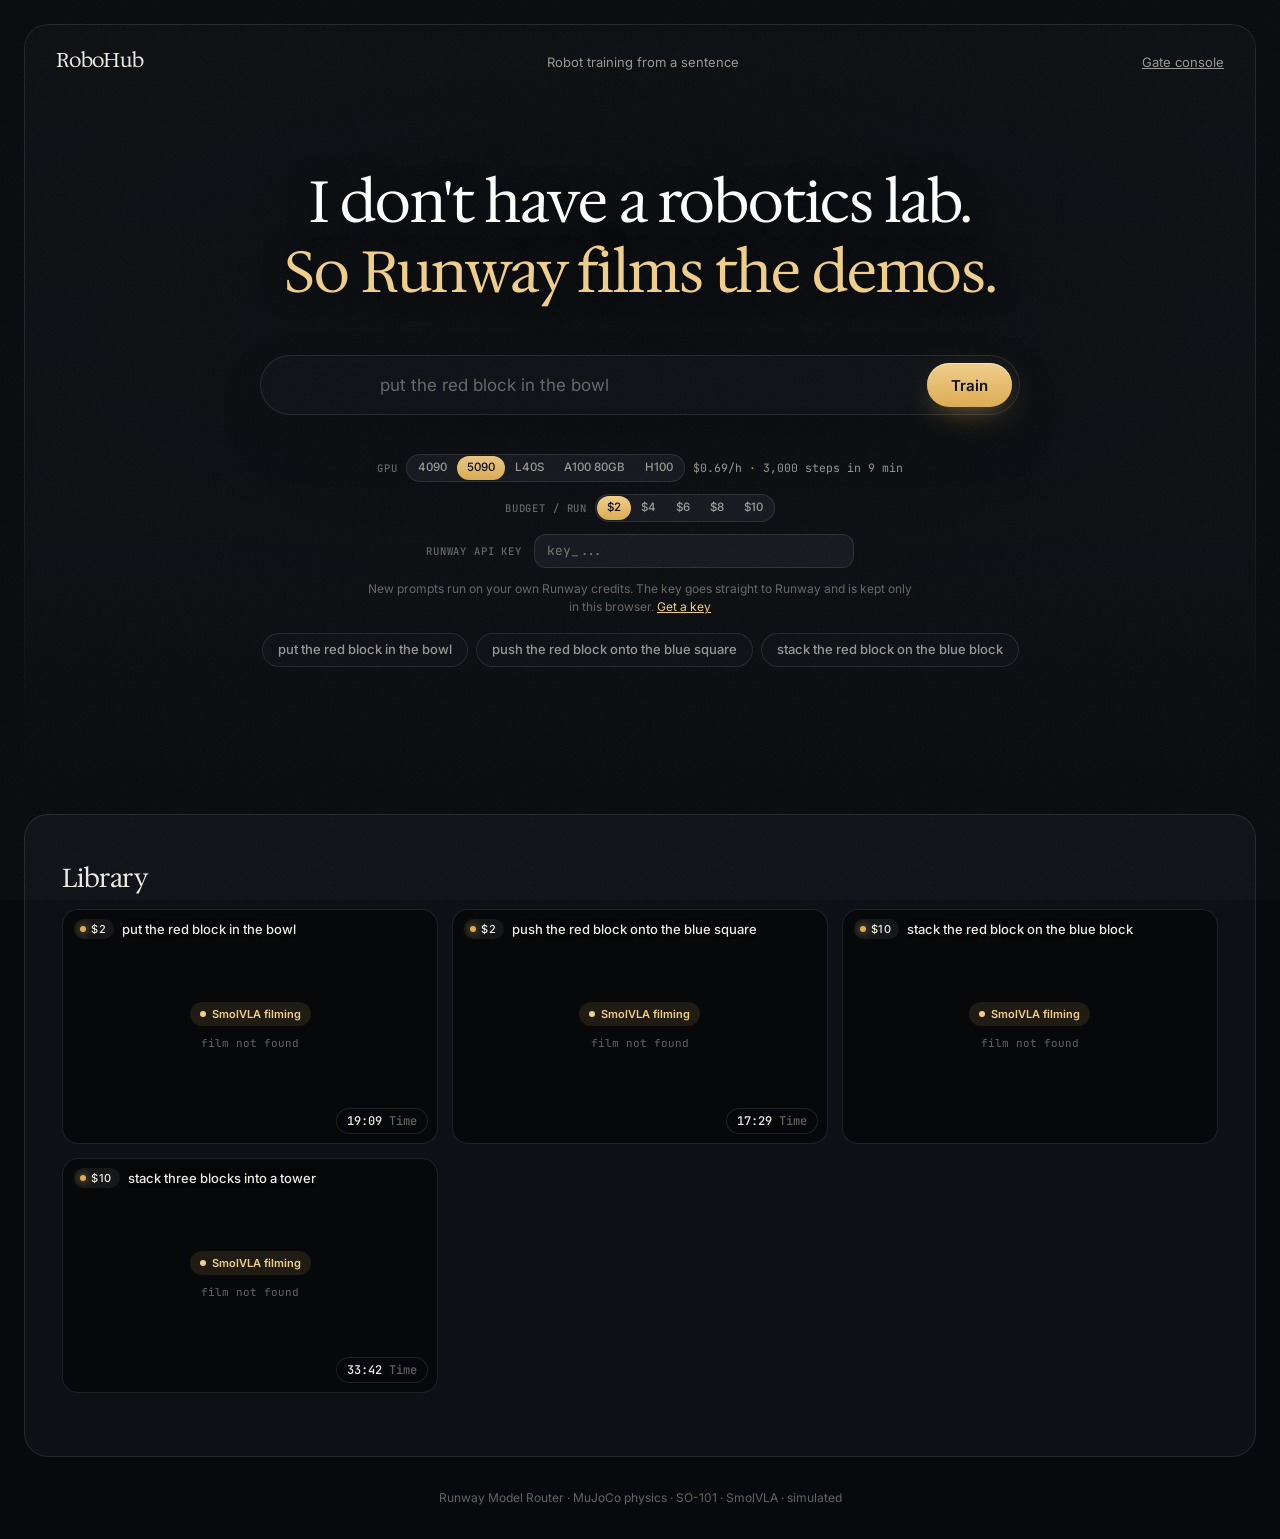
==== site/index.html @ a55dd7ed "feat: add the training site, CLI, docs, and pipeline scripts Co-authored-by: Cursor <cursoragent@cur" ====
<!doctype html>
<html lang="en">
<head>
  <meta charset="utf-8">
  <meta name="viewport" content="width=device-width, initial-scale=1, viewport-fit=cover">
  <title>RoboHub</title>
  <meta name="description" content="Robot training from a sentence. Runway films the demos, MuJoCo checks the physics, SmolVLA learns the task.">
  <meta name="theme-color" content="#07090c">
  <meta name="color-scheme" content="dark">
  <link rel="icon" href="data:image/svg+xml,%3Csvg xmlns='http://www.w3.org/2000/svg' viewBox='0 0 64 64'%3E%3Crect width='64' height='64' rx='15' fill='%2307090c'/%3E%3Crect x='14' y='30' width='16' height='16' fill='%23ba483a'/%3E%3Crect x='34' y='18' width='16' height='28' fill='%23c4963e'/%3E%3C/svg%3E">
  <link rel="preconnect" href="https://fonts.googleapis.com">
  <link rel="preconnect" href="https://fonts.gstatic.com" crossorigin>
  <link rel="stylesheet" href="https://fonts.googleapis.com/css2?family=Hedvig+Letters+Serif:opsz@12..24&family=Inter:wght@400;500;600&family=JetBrains+Mono:wght@400;500&display=swap">
  <link rel="stylesheet" href="site.css?v=15">
  <script src="route.js?v=11" defer></script>
  <script src="preview.js?v=15" defer></script>
  <script src="site.js?v=15" defer></script>
</head>
<body>
  <main class="page">
    <section class="hero" id="hero">
      <div class="hero-media" aria-hidden="true"><div class="hero-img"></div></div>
      <div class="hero-scrim" aria-hidden="true"></div>
      <header class="hero-bar">
        <span class="wordmark">RoboHub</span>
        <span class="hero-tag">Robot training from a sentence</span>
        <a class="hero-tag" href="/console/">Gate console</a>
      </header>

      <div class="hero-copy">
        <h1 class="title">I don't have a robotics lab.<br><em>So Runway films the demos.</em></h1>
      </div>

      <form class="composer" id="composer" autocomplete="off">
        <div class="bar">
          <div class="route-pill is-empty" id="route-pill" role="status" aria-live="polite" title="Your budget picks the Runway Model Router: best quality under a price ceiling">
            <span class="robot-dot"></span><span id="route-label"></span>
          </div>
          <label class="sr-only" for="prompt">What should the robot learn?</label>
          <input class="prompt" id="prompt" type="text" maxlength="160" spellcheck="false" placeholder="put the red block in the bowl">
          <button type="submit" class="cta" id="go">Train</button>
        </div>
        <div class="route-row">
          <p class="route-line" id="route-line"></p>
          <div class="gpu" title="GPU for SmolVLA training, RunPod on-demand">
          <span class="gpu-label" id="gpu-label">GPU</span>
          <div class="gpu-seg" id="gpu-seg" role="radiogroup" aria-labelledby="gpu-label"></div>
          <span class="gpu-hint" id="gpu-hint" aria-live="polite"></span>
          </div>

          <div class="gpu" title="What one run (5 Runway clips) may cost. Every option is a quality-optimized Model Router with that price ceiling.">
            <span class="gpu-label" id="budget-label">Budget / run</span>
            <div class="gpu-seg" id="budget-seg" role="radiogroup" aria-labelledby="budget-label"></div>
          </div>
        </div>
        <div class="key-row" id="key-row" hidden>
          <label class="gpu-label" for="rw-key">Runway API key</label>
          <input class="key-input" id="rw-key" type="password" placeholder="key_..." autocomplete="off" spellcheck="false">
          <span class="key-hint">New prompts run on your own Runway credits. The key goes straight to Runway and is kept only in this browser. <a href="https://dev.runwayml.com" target="_blank" rel="noopener">Get a key</a></span>
          <span class="key-need">The 3 Runway demonstration clips for a new prompt need your key.</span>
        </div>
        <div class="chips" id="chips">
          <button type="button" class="chip" data-text="put the red block in the bowl">put the red block in the bowl</button>
          <button type="button" class="chip" data-text="push the red block onto the blue square">push the red block onto the blue square</button>
          <button type="button" class="chip" data-text="stack the red block on the blue block">stack the red block on the blue block</button>
        </div>
      </form>
    </section>

    <section class="fleet" id="fleet" hidden aria-label="Training run">
      <header class="fleet-head">
        <div class="run-title"><span class="route-pill sm" id="run-pill"><span class="robot-dot"></span><span></span></span><h2 id="run-task"></h2>
          <div class="stats" id="stats"><div data-m="time"><b>0:00</b><span>Time</span></div></div>
        </div>
      </header>
      <div class="grid" id="grid"></div>
      <div id="prompts"></div>
    </section>
  </main>

  <div class="sheet" id="sheet" hidden role="dialog" aria-modal="true" aria-label="Prompt overview">
    <div class="sheet-backdrop" id="sheet-backdrop"></div>
    <div class="sheet-panel ov">
      <div class="ov-film"><video id="sheet-video" muted loop playsinline autoplay></video></div>
      <aside class="ov-side">
        <h3 class="ov-h">How this VLA was trained</h3>
        <ol class="ov-steps" id="ov-steps"></ol>
        <a class="cta ov-dl" id="ov-dl" aria-disabled="true" rel="noopener">Download VLA</a>
        <a class="ov-jump" id="ov-jump" href="#ov-gallery" hidden></a>
      </aside>
      <section class="ov-gallery" id="ov-gallery" hidden aria-label="Every Runway clip for this task">
        <div class="ov-gh"><h3 class="ov-h">Every Runway clip for this task</h3><p class="ov-gsum" id="ov-gsum"></p></div>
        <ul class="ov-grid" id="ov-grid"></ul>
      </section>
      <button type="button" class="close" id="sheet-close" aria-label="Close">
        <svg viewBox="0 0 14 14" aria-hidden="true"><path d="m2 2 10 10M12 2 2 12" fill="none" stroke="currentColor" stroke-width="1.8" stroke-linecap="round"/></svg>
      </button>
    </div>
  </div>

  <footer class="foot"><p>Runway Model Router · MuJoCo physics · SO-101 · SmolVLA · simulated</p></footer>
  <div class="grain" aria-hidden="true"></div>
</body>
</html>
---- site/site.css ----
/* RoboHub v2: Replay's layout and materials 1:1 (agent-arena-proto/app-site/site.css), cut down to one flow. */

:root {
  --ink-0: #07090c;
  --ink-1: #0d1014;
  --ink-2: #14181e;
  --term: #06080a;
  --white: 240, 236, 228;
  --text: rgb(var(--white));
  --text-2: rgba(var(--white), 0.62);
  --text-3: rgba(var(--white), 0.4);
  --hair: rgba(255, 255, 255, 0.1);
  --amber: 222, 172, 82;
  --accent: rgb(var(--amber));
  --accent-hi: #f1cf8a;
  --ok: #8fd3a6;
  --no: #ec8a7e;
  --material: rgba(16, 19, 24, 0.66);
  --frost: blur(28px) saturate(150%);
  --s1: 4px; --s2: 8px; --s3: 12px; --s4: 16px; --s5: 24px; --s6: 32px; --s7: 48px; --s8: 64px; --s9: 96px;
  --inset: 24px;
  --r-panel: 24px; --r-card: 16px; --r-ctl: 12px;
  --serif: "Hedvig Letters Serif", "Iowan Old Style", Georgia, serif;
  --sans: Inter, system-ui, -apple-system, sans-serif;
  --mono: "JetBrains Mono", ui-monospace, Menlo, monospace;
  --ease-out: cubic-bezier(0.22, 1, 0.36, 1);
}

*, *::before, *::after { box-sizing: border-box; }
html { background: var(--ink-0); color-scheme: dark; }
body {
  margin: 0; min-height: 100vh; display: flex; flex-direction: column;
  font: 15px/1.55 var(--sans); color: var(--text); background: var(--ink-0);
  overflow-x: hidden; -webkit-font-smoothing: antialiased;
}
body.is-locked { overflow: hidden; }
[hidden] { display: none !important; }
.sr-only { position: absolute; width: 1px; height: 1px; overflow: hidden; clip: rect(0 0 0 0); white-space: nowrap; }
.grain {
  position: fixed; inset: 0; z-index: 100; pointer-events: none; opacity: 0.16;
  background-image: url("data:image/svg+xml,%3Csvg xmlns='http://www.w3.org/2000/svg' width='200' height='200'%3E%3Cfilter id='n'%3E%3CfeTurbulence type='fractalNoise' baseFrequency='.8' numOctaves='3' stitchTiles='stitch'/%3E%3CfeColorMatrix type='saturate' values='0'/%3E%3C/filter%3E%3Crect width='200' height='200' filter='url(%23n)' opacity='.35'/%3E%3C/svg%3E");
}
.page { flex: 1 0 auto; width: 100%; padding-top: var(--inset); }

/* ---------- Hero ---------- */
.hero {
  position: relative; isolation: isolate; margin: 0 var(--inset); min-height: 86vh;
  display: flex; flex-direction: column; align-items: center;
  padding: var(--s5) var(--s5) var(--s7); border-radius: var(--r-panel) var(--r-panel) 0 0; overflow: hidden;
}
.hero::after {
  content: ""; position: absolute; inset: 0; z-index: -1; border: 1px solid var(--hair); border-bottom: 0;
  border-radius: inherit; pointer-events: none; mask-image: linear-gradient(to bottom, #000 40%, transparent 92%);
}
.hero-media { position: absolute; inset: 0; z-index: -3; overflow: hidden; background: var(--ink-1); }
.hero-img {
  position: absolute; inset: 0;
  background: url("media/hero-cine.jpg") 50% 45% / cover no-repeat;
  animation: drift 40s ease-in-out infinite alternate;
}
@keyframes drift { from { transform: scale(1); } to { transform: scale(1.035); } }
.hero-scrim {
  position: absolute; inset: 0; z-index: -2;
  background:
    radial-gradient(80% 55% at 50% 38%, rgba(7, 9, 12, 0.74), rgba(7, 9, 12, 0.12) 78%),
    linear-gradient(to bottom, rgba(7, 9, 12, 0.35), rgba(7, 9, 12, 0.1) 40%, rgba(7, 9, 12, 0.45) 78%, var(--ink-0) 100%);
}
.hero-bar { width: 100%; display: flex; align-items: baseline; justify-content: space-between; gap: var(--s4); padding: 0 var(--s2); }
.wordmark { font: 400 20px/24px var(--serif); letter-spacing: -0.01em; }
.hero-tag { font-size: 13px; color: var(--text-2); }
.hero-copy { margin-top: clamp(var(--s7), 11vh, var(--s9)); text-align: center; }
.title {
  margin: 0 auto; max-width: 15.5em; font: 400 clamp(2rem, 0.9rem + 3.4vw, 3.75rem)/1.2 var(--serif);
  letter-spacing: -0.02em; color: #fff; text-shadow: 0 1px 24px rgba(7, 9, 12, 0.7);
}
.title em { font-style: normal; color: var(--accent-hi); }

.composer { position: relative; width: min(760px, 100%); margin-top: var(--s7); }
.bar {
  display: flex; align-items: center; gap: var(--s2); padding: var(--s2);
  border-radius: 999px; background: var(--material); -webkit-backdrop-filter: var(--frost); backdrop-filter: var(--frost);
  box-shadow: inset 0 0 0 1px var(--hair), 0 24px 60px -24px rgba(0, 0, 0, 0.8);
}
.bar:focus-within { box-shadow: inset 0 0 0 1px rgba(var(--amber), 0.55), 0 24px 60px -24px rgba(0, 0, 0, 0.8); }

/* read-only: the app picks the router from the sentence */
.route-pill {
  flex: none; display: flex; align-items: center; gap: var(--s2); min-height: 44px; min-width: 96px; padding: 0 var(--s4);
  border-radius: 999px; background: rgba(255, 255, 255, 0.06); color: var(--text); font: 500 14px/1 var(--sans); user-select: none;
}
.route-pill small { font: 500 10px/1 var(--mono); letter-spacing: 0.06em; text-transform: uppercase; color: var(--text-3); }
.route-pill.flash { animation: flash 600ms var(--ease-out); }
@keyframes flash { 0% { background: rgba(var(--amber), 0.28); } 100% { background: rgba(255, 255, 255, 0.06); } }
.robot-dot { width: 8px; height: 8px; border-radius: 50%; background: var(--accent); box-shadow: 0 0 8px rgba(var(--amber), 0.9); flex: none; }
.prompt {
  flex: 1; min-width: 0; min-height: 44px; border: 0; outline: 0; background: transparent; color: var(--text);
  font: 400 17px/1.3 var(--sans); padding: 0 var(--s2);
}
.prompt::placeholder { color: rgba(var(--white), 0.4); }
.cta {
  flex: none; min-height: 44px; padding: 0 var(--s5); font: 600 15px/1 var(--sans); color: var(--ink-0); border: 0; border-radius: 999px;
  background: linear-gradient(180deg, var(--accent-hi), var(--accent));
  box-shadow: inset 0 1px 0 rgba(255, 255, 255, 0.5), 0 10px 30px -10px rgba(var(--amber), 0.6);
  cursor: pointer; transition: transform 180ms var(--ease-out), filter 180ms ease;
}
.cta:active { transform: scale(0.97); filter: brightness(0.94); }
.cta:disabled { cursor: progress; filter: saturate(0.6) brightness(0.8); }
.route-line {
  margin: var(--s3) 0 0; min-height: 18px; text-align: center; font: 400 12.5px/1.45 var(--mono); color: var(--text-2);
  text-shadow: 0 1px 12px rgba(7, 9, 12, 0.9);
}
.route-line b { font-weight: 500; color: var(--accent-hi); }
.route-line.is-no { color: var(--no); }
.chips { display: flex; flex-wrap: wrap; justify-content: center; gap: var(--s2); margin-top: var(--s4); }
.chip {
  min-height: 34px; padding: 0 var(--s4); border-radius: 999px; border: 0; cursor: pointer;
  font: 500 13px/1 var(--sans); color: var(--text-2); background: rgba(16, 19, 24, 0.5); box-shadow: inset 0 0 0 1px var(--hair);
}
.chip:hover { color: var(--text); box-shadow: inset 0 0 0 1px rgba(var(--amber), 0.5); }

/* ---------- Run ---------- */
.fleet { margin: var(--s4) var(--inset) 0; padding: var(--s7) clamp(var(--s4), 3vw, var(--s7)) var(--s8); border-radius: var(--r-panel); background: var(--ink-1); box-shadow: inset 0 0 0 1px var(--hair); }
.fleet-head { display: flex; align-items: center; justify-content: space-between; gap: var(--s4); max-width: 1280px; margin: 0 auto; flex-wrap: wrap; }
.fleet-head h2 { margin: 0; font: 400 26px/1.2 var(--serif); letter-spacing: -0.015em; }

/* run time: the one stat card left, compact */
.stats { display: flex; margin-left: var(--s2); }
.stats div { display: flex; align-items: baseline; gap: 8px; background: var(--ink-2); border-radius: 12px; padding: 7px 12px; box-shadow: inset 0 0 0 1px var(--hair); }
.stats b { font: 400 20px/1 var(--serif); font-variant-numeric: tabular-nums; white-space: nowrap; min-width: 3.2ch; }
.stats span { font: 500 12px/1 var(--sans); color: var(--text-3); }

/* scenario tiles */
.grid { max-width: 1280px; margin: var(--s4) auto 0; display: grid; grid-template-columns: repeat(auto-fill, minmax(220px, 1fr)); gap: var(--s3); }
.tile {
  position: relative; aspect-ratio: 1; border-radius: var(--r-card); overflow: hidden; background: var(--term);
  box-shadow: inset 0 0 0 1px var(--hair); animation: rise 450ms var(--ease-out); transition: box-shadow 200ms ease, transform 200ms var(--ease-out);
}
@keyframes rise { from { opacity: 0; transform: translateY(14px); } }
.tile video { position: absolute; inset: 0; width: 100%; height: 100%; object-fit: cover; opacity: 0; transition: opacity 600ms ease; }
.tile.is-film { cursor: pointer; }
.tile.is-film video { opacity: 1; }
.tile.is-film:hover { box-shadow: inset 0 0 0 1px rgba(var(--amber), 0.55); transform: translateY(-2px); }
.tile.is-no { opacity: 0.6; }
.tile-state { position: absolute; inset: 0; display: grid; place-items: center; align-content: center; gap: 10px; padding: var(--s3); text-align: center; transition: opacity 400ms ease; }
.tile.is-film .tile-state { opacity: 0; pointer-events: none; }
.tile-state small { font: 400 11px/1.35 var(--mono); color: var(--text-3); max-width: 90%; }
.tile-id { position: absolute; left: 12px; top: 10px; font: 500 11px/16px var(--mono); color: var(--text-3); letter-spacing: 0.04em; z-index: 1; }
.tile.is-film .tile-id { color: rgba(var(--white), 0.75); text-shadow: 0 1px 2px #000; }
.tile-cap {
  position: absolute; left: 10px; bottom: 10px; display: none; align-items: center; gap: 6px; padding: 5px 9px; border-radius: 9px;
  background: rgba(7, 9, 12, 0.78); font: 500 11px/1 var(--mono); color: var(--ok); box-shadow: inset 0 0 0 1px rgba(143, 211, 166, 0.35);
}
.tile-cap.miss { color: var(--no); box-shadow: inset 0 0 0 1px rgba(236, 138, 126, 0.35); }
.tile.is-film .tile-cap { display: inline-flex; }
/* instant MuJoCo preview (scripted motion): neutral caption, and the run's status pill stays visible top right */
.tile.is-preview .tile-cap { color: var(--text-2); box-shadow: inset 0 0 0 1px var(--hair); }
.tile canvas.tile-sim { position: absolute; inset: 0; width: 100%; height: 100%; display: block; }
.tile.is-film.is-preview .tile-state { opacity: 1; inset: 8px 8px auto auto; padding: 0; display: block; }
.tile.is-preview .tile-state small { display: none; }
.tile.is-preview .tile-state .status { background: rgba(7, 9, 12, 0.72); }
.tile.is-film.is-preview { cursor: default; }
.tile.is-film.is-preview:hover { transform: none; box-shadow: inset 0 0 0 1px var(--hair); }

.status {
  flex: none; display: inline-flex; align-items: center; gap: 6px; padding: 4px 10px; border-radius: 999px;
  font: 600 11px/16px var(--sans); color: var(--accent-hi); background: rgba(var(--amber), 0.12); white-space: nowrap;
}
.status i { width: 6px; height: 6px; border-radius: 50%; background: currentColor; animation: pulse 1.2s ease-in-out infinite; }
.status.ok { color: var(--ok); background: rgba(143, 211, 166, 0.12); }
.status.ok i, .status.no i { animation: none; }
.status.no { color: var(--no); background: rgba(236, 138, 126, 0.12); }
.status.wait { color: var(--text-2); background: rgba(255, 255, 255, 0.06); }
@keyframes pulse { 50% { opacity: 0.25; } }

/* ---------- One animation, full size ---------- */
.sheet { position: fixed; inset: 0; z-index: 50; display: grid; place-items: center; padding: var(--s5); }
.sheet-backdrop { position: absolute; inset: 0; background: rgba(4, 5, 7, 0.8); -webkit-backdrop-filter: blur(6px); backdrop-filter: blur(6px); animation: fade 250ms ease; }
@keyframes fade { from { opacity: 0; } }
.sheet-panel { position: relative; width: min(1200px, 100%); animation: rise 350ms var(--ease-out); }
.sheet-panel video { display: block; width: 100%; max-height: calc(100vh - 96px); object-fit: contain; border-radius: var(--r-panel); background: #000; box-shadow: inset 0 0 0 1px var(--hair), 0 40px 120px -30px #000; }
.close { position: absolute; right: 12px; top: 12px; width: 40px; height: 40px; border: 0; border-radius: 50%; background: rgba(7, 9, 12, 0.7); color: var(--text); cursor: pointer; display: grid; place-items: center; }
.close svg { width: 14px; height: 14px; }

.foot { padding: var(--s6) var(--inset); text-align: center; font-size: 12px; color: var(--text-3); }
.foot p { margin: 0; }

@media (max-width: 560px) {
  :root { --inset: 12px; }
  .hero { padding: var(--s4) var(--s4) var(--s7); }
  .bar { border-radius: var(--r-card); flex-wrap: wrap; }
  .prompt { flex-basis: 100%; order: 3; }
  .cta { margin-left: auto; }
  .grid { grid-template-columns: repeat(2, 1fr); gap: var(--s2); }
  .fleet { padding: var(--s5) var(--s3) var(--s6); }
  .fleet-head h2 { font-size: 22px; }
  .sheet { padding: var(--s3); }
}
@media (prefers-reduced-motion: reduce) { .hero-img { animation: none; } * { animation-duration: 1ms !important; } }

/* Live toggle (Fast router) and the per-router VLA row */
.route-row { display: flex; align-items: center; justify-content: center; gap: var(--s3); margin-top: var(--s3); flex-wrap: wrap; }
.route-row .route-line { margin: 0; }
.live {
  display: inline-flex; align-items: center; gap: 6px; min-height: 24px; padding: 0 10px; border: 0; border-radius: 999px; cursor: pointer;
  font: 500 10.5px/1 var(--mono); letter-spacing: 0.06em; text-transform: uppercase; color: var(--text-3);
  background: rgba(16, 19, 24, 0.5); box-shadow: inset 0 0 0 1px var(--hair);
}
.live::before { content: ""; width: 6px; height: 6px; border-radius: 50%; background: rgba(255, 255, 255, 0.2); }
.live[aria-pressed="true"] { color: var(--accent-hi); box-shadow: inset 0 0 0 1px rgba(var(--amber), 0.55); }
.live[aria-pressed="true"]::before { background: var(--accent); box-shadow: 0 0 8px rgba(var(--amber), 0.9); }
/* one row per prompt (data/three-prompts.json): prompt, its auto-route, cost, SmolVLA score, films */
.run-title { display: flex; align-items: center; gap: var(--s3); min-width: 0; flex-wrap: wrap; }
.route-pill.sm { height: 22px; min-height: 0; min-width: 0; padding: 0 9px 0 7px; font: 500 11px/1 var(--sans); gap: 6px; }
.route-pill.sm .robot-dot { width: 6px; height: 6px; }
.prow { max-width: 1280px; margin: var(--s7) auto 0; padding-top: var(--s5); border-top: 1px solid var(--hair); }
.prow-head { display: flex; align-items: baseline; justify-content: space-between; gap: var(--s4); flex-wrap: wrap; }
.prow-head h3 { margin: 0; font: 400 20px/1.25 var(--serif); letter-spacing: -0.01em; }
.prow-meta { margin: 0; font: 400 12.5px/1.4 var(--mono); color: var(--text-2); }
.prow-meta b { font-weight: 500; color: var(--accent-hi); }
.prow .grid { margin-top: var(--s3); }
.prow-empty { margin: var(--s3) 0 0; font: 400 12px/1.4 var(--mono); color: var(--text-3); }

/* one prompt, one result: rejected clips and extra films stay out of sight */
.tile.is-no { display: none; }

/* library like Replay: every prompt keeps its tile; tiles sit side by side and wrap */
#grid { display: grid; grid-template-columns: repeat(auto-fill, minmax(min(100%, 340px), 1fr)); gap: 14px; }
#grid .tile { aspect-ratio: 16 / 10; }
.tile .tile-id { display: flex; align-items: center; gap: 8px; max-width: calc(100% - 20px); z-index: 2; }
.tile .tile-title { font: 500 13px/20px Inter, system-ui, sans-serif; color: var(--text); text-shadow: 0 1px 8px rgba(0,0,0,.7);
  overflow: hidden; text-overflow: ellipsis; white-space: nowrap; letter-spacing: 0; text-transform: none; }
.route-pill.xs { height: 20px; min-height: 0; min-width: 0; padding: 0 8px 0 6px; font: 500 11px/1 var(--sans); gap: 5px; flex: none; }
.route-pill.xs .robot-dot { width: 6px; height: 6px; }

/* GPU for SmolVLA training (replaces the run status line) */
.gpu { display: flex; align-items: center; gap: 10px; flex-wrap: wrap; }
.gpu-label { font: 500 10.5px/1 var(--mono); letter-spacing: 0.08em; text-transform: uppercase; color: var(--text-3); }
.gpu-seg { display: inline-flex; padding: 2px; border-radius: 999px; background: var(--ink-2); box-shadow: inset 0 0 0 1px var(--hair); }
.gpu-seg button {
  height: 24px; padding: 0 10px; border: 0; border-radius: 999px; cursor: pointer; white-space: nowrap;
  font: 500 11.5px/1 var(--sans); color: var(--text-2); background: transparent; transition: background 150ms ease, color 150ms ease;
}
.gpu-seg button:hover { color: var(--text); }
.gpu-seg button[aria-checked="true"] { color: var(--ink-0); background: linear-gradient(180deg, var(--accent-hi), var(--accent)); }
.gpu-hint { font: 400 11.5px/1 var(--mono); color: var(--text-2); white-space: nowrap; }

/* running-job label, only while a job runs */
.tile-run {
  position: absolute; right: 10px; bottom: 10px; z-index: 2; max-width: calc(100% - 20px); padding: 4px 8px; border-radius: 8px;
  background: rgba(7, 9, 12, 0.72); font: 400 10.5px/1.2 var(--mono); color: var(--text-2);
  overflow: hidden; text-overflow: ellipsis; white-space: nowrap;
}

/* overview sheet: film left, the VLA's training timeline right */
.sheet-panel.ov {
  width: min(1320px, 100%); max-height: calc(100vh - 48px); display: grid; grid-template-columns: minmax(0, 1.7fr) minmax(300px, 1fr);
  border-radius: var(--r-panel); overflow: hidden; background: var(--ink-1); box-shadow: inset 0 0 0 1px var(--hair), 0 40px 120px -30px #000;
}
.ov-film { background: #000; display: grid; place-items: center; min-height: 0; }
.sheet-panel.ov video { width: 100%; height: 100%; max-height: calc(100vh - 48px); border-radius: 0; box-shadow: none; object-fit: contain; }
.ov-side { display: flex; flex-direction: column; min-height: 0; overflow-y: auto; padding: var(--s6) var(--s5) var(--s5); }
.ov-h { margin: 0 0 var(--s5); font: 400 20px/1.25 var(--serif); letter-spacing: -0.01em; padding-right: 40px; }
.ov-steps { list-style: none; margin: 0; padding: 0; }
.ov-steps li { position: relative; padding: 0 0 var(--s4) 22px; }
.ov-steps li::before { content: ""; position: absolute; left: 0; top: 4px; width: 8px; height: 8px; border-radius: 50%; background: var(--accent); box-shadow: 0 0 8px rgba(var(--amber), 0.6); }
.ov-steps li::after { content: ""; position: absolute; left: 3.5px; top: 16px; bottom: 2px; width: 1px; background: var(--hair); }
.ov-steps li:last-child { padding-bottom: 0; }
.ov-steps li:last-child::after { display: none; }
.ov-k { display: block; font: 500 10.5px/16px var(--mono); letter-spacing: 0.08em; text-transform: uppercase; color: var(--text-3); }
.ov-v { margin: 2px 0 0; font: 400 14px/1.45 var(--sans); color: var(--text); }
.ov-v b { font-weight: 600; color: var(--accent-hi); }
.ov-v q { font: 400 16px/1.35 var(--serif); quotes: "\201C" "\201D"; }
.ov-s { margin: 2px 0 0; font: 400 11.5px/1.45 var(--mono); color: var(--text-2); }
.ov-score { font: 400 26px/1.1 var(--serif) !important; }
.ov-pending { color: var(--text-2); }
.ov-dl { margin-top: var(--s5); display: inline-flex; align-items: center; justify-content: center; gap: 8px; text-decoration: none; align-self: stretch; }
.ov-dl small { font: 500 11px/1 var(--mono); opacity: 0.7; }
.ov-dl[aria-disabled="true"] { cursor: not-allowed; filter: saturate(0.3) brightness(0.6); box-shadow: none; }
/* gallery of every Runway clip for the task, full width under the film and timeline; the panel scrolls to it */
.sheet-panel.ov:has(.ov-gallery:not([hidden])) { overflow-y: auto; overscroll-behavior: contain; grid-template-rows: auto auto; }
.sheet-panel.ov:has(.ov-gallery:not([hidden])) .ov-film { max-height: calc(100vh - 48px); }
.ov-jump { margin-top: var(--s3); align-self: center; font: 500 11.5px/1.4 var(--mono); color: var(--text-2); text-decoration: none; }
.ov-jump:hover { color: var(--accent-hi); }
.ov-gallery { grid-column: 1 / -1; padding: var(--s6) var(--s5) var(--s5); border-top: 1px solid var(--hair); }
.ov-gh { display: flex; align-items: baseline; justify-content: space-between; gap: var(--s3); flex-wrap: wrap; margin-bottom: var(--s4); }
.ov-gh .ov-h { margin: 0; padding-right: 0; }
.ov-gsum { margin: 0; font: 400 11.5px/1.45 var(--mono); color: var(--text-2); }
.ov-grid { list-style: none; margin: 0; padding: 0; display: grid; grid-template-columns: repeat(3, minmax(0, 1fr)); gap: var(--s4); }
.ov-clip { min-width: 0; }
.sheet-panel.ov .ov-clip video { display: block; width: 100%; height: auto; aspect-ratio: 16 / 9; object-fit: cover; border-radius: var(--r-ctl); background: var(--term); box-shadow: inset 0 0 0 1px var(--hair); max-height: none; }
.ov-clip p { margin: 6px 0 0; font: 400 11px/1.4 var(--mono); color: var(--text-2); overflow-wrap: anywhere; }
.ov-clip p b { font-weight: 500; color: var(--text); }
.ov-clip .ov-vd { display: inline-block; margin-right: 6px; font-weight: 500; }
.ov-vd.is-ok { color: var(--ok); }
.ov-vd.is-no { color: var(--no); }
.ov-clip .ov-why { color: var(--text-3); }
@media (max-width: 860px) {
  .ov-grid { grid-template-columns: repeat(2, minmax(0, 1fr)); gap: var(--s3); }
  .ov-gallery { padding: var(--s5) var(--s4); }
  .sheet-panel.ov:has(.ov-gallery:not([hidden])) { overflow: visible; }
  .sheet-panel.ov:has(.ov-gallery:not([hidden])) .ov-film { max-height: none; }
}
@media (max-width: 860px) {
  .sheet { padding: var(--s3); align-items: start; overflow-y: auto; }
  .sheet-panel.ov { grid-template-columns: 1fr; max-height: none; overflow: visible; }
  .sheet-panel.ov video { max-height: 56vh; }
  .ov-side { overflow: visible; padding: var(--s5) var(--s4); }
  .ov-h { padding-right: 0; }
  .sheet-backdrop { position: fixed; }
}

/* route pill appears only once the user types; GPU picker lives in the prompt section */
.route-pill.is-empty { width: 0; padding: 0; margin: 0; border-width: 0; opacity: 0; overflow: hidden; }
.route-pill { transition: opacity .2s ease, width .2s ease, padding .2s ease; }
.route-row { display: flex; align-items: center; gap: 12px; flex-wrap: wrap; }
.route-row .route-line { flex: 1 1 260px; min-height: 1.2em; }
.route-row .gpu { display: flex; align-items: center; gap: 8px; }

/* bring-your-own Runway key (hosted site only) */
.key-row { display: flex; align-items: center; justify-content: center; gap: var(--s3); margin-top: var(--s3); flex-wrap: wrap; }
.key-row[hidden] { display: none; }
.key-input { width: min(320px, 100%); background: var(--ink-2); color: var(--text); border: 1px solid var(--hair); border-radius: var(--r-ctl);
  padding: 8px 12px; font: 400 13px/1.2 var(--mono); outline: none; }
.key-input:focus { border-color: rgba(var(--amber), 0.6); }
.key-row.need .key-input { border-color: var(--no); box-shadow: 0 0 0 3px rgba(236, 138, 126, 0.18); }
.key-need { display: none; }
.key-row.need .key-need { display: block; width: 100%; text-align: center; font: 500 12px/1.4 var(--sans); color: var(--no); }
.key-hint { font-size: 12px; color: var(--text-3); max-width: 46em; text-align: center; }
.key-hint a { color: var(--accent-hi); }

.stats[hidden], .route-pill[hidden] { display: none; }

/* each tile's own run time, top right */
.tile-time { position: absolute; bottom: 10px; right: 10px; z-index: 2; font: 500 12px/1 var(--mono); color: var(--text);
  background: rgba(7, 9, 12, 0.66); border: 1px solid var(--hair); border-radius: 999px; padding: 6px 10px; backdrop-filter: blur(8px); }
.tile-time::after { content: " Time"; color: var(--text-3); }
.tile-time[hidden] { display: none; }

/* a new prompt's one tile: its Runway clips play in turn with the status pill top right, then the MuJoCo preview */
.tile.is-film.is-clips .tile-state { opacity: 1; inset: 8px 8px auto auto; padding: 0; display: block; }
.tile.is-clips .tile-state small { display: none; }
.tile.is-clips .tile-state .status { background: rgba(7, 9, 12, 0.72); }
.tile.is-film.is-preview.has-clips { cursor: pointer; }
.tile-cap { max-width: calc(100% - 20px); line-height: 1.3; }
.tile:has(.tile-time:not([hidden])) .tile-cap { max-width: calc(100% - 108px); }
.tile.is-preview .tile-id, .tile.is-clips .tile-id { max-width: calc(100% - 170px); }
.tile.is-preview .tile-title, .tile.is-clips .tile-title { overflow: hidden; white-space: nowrap; text-overflow: ellipsis; min-width: 0; }
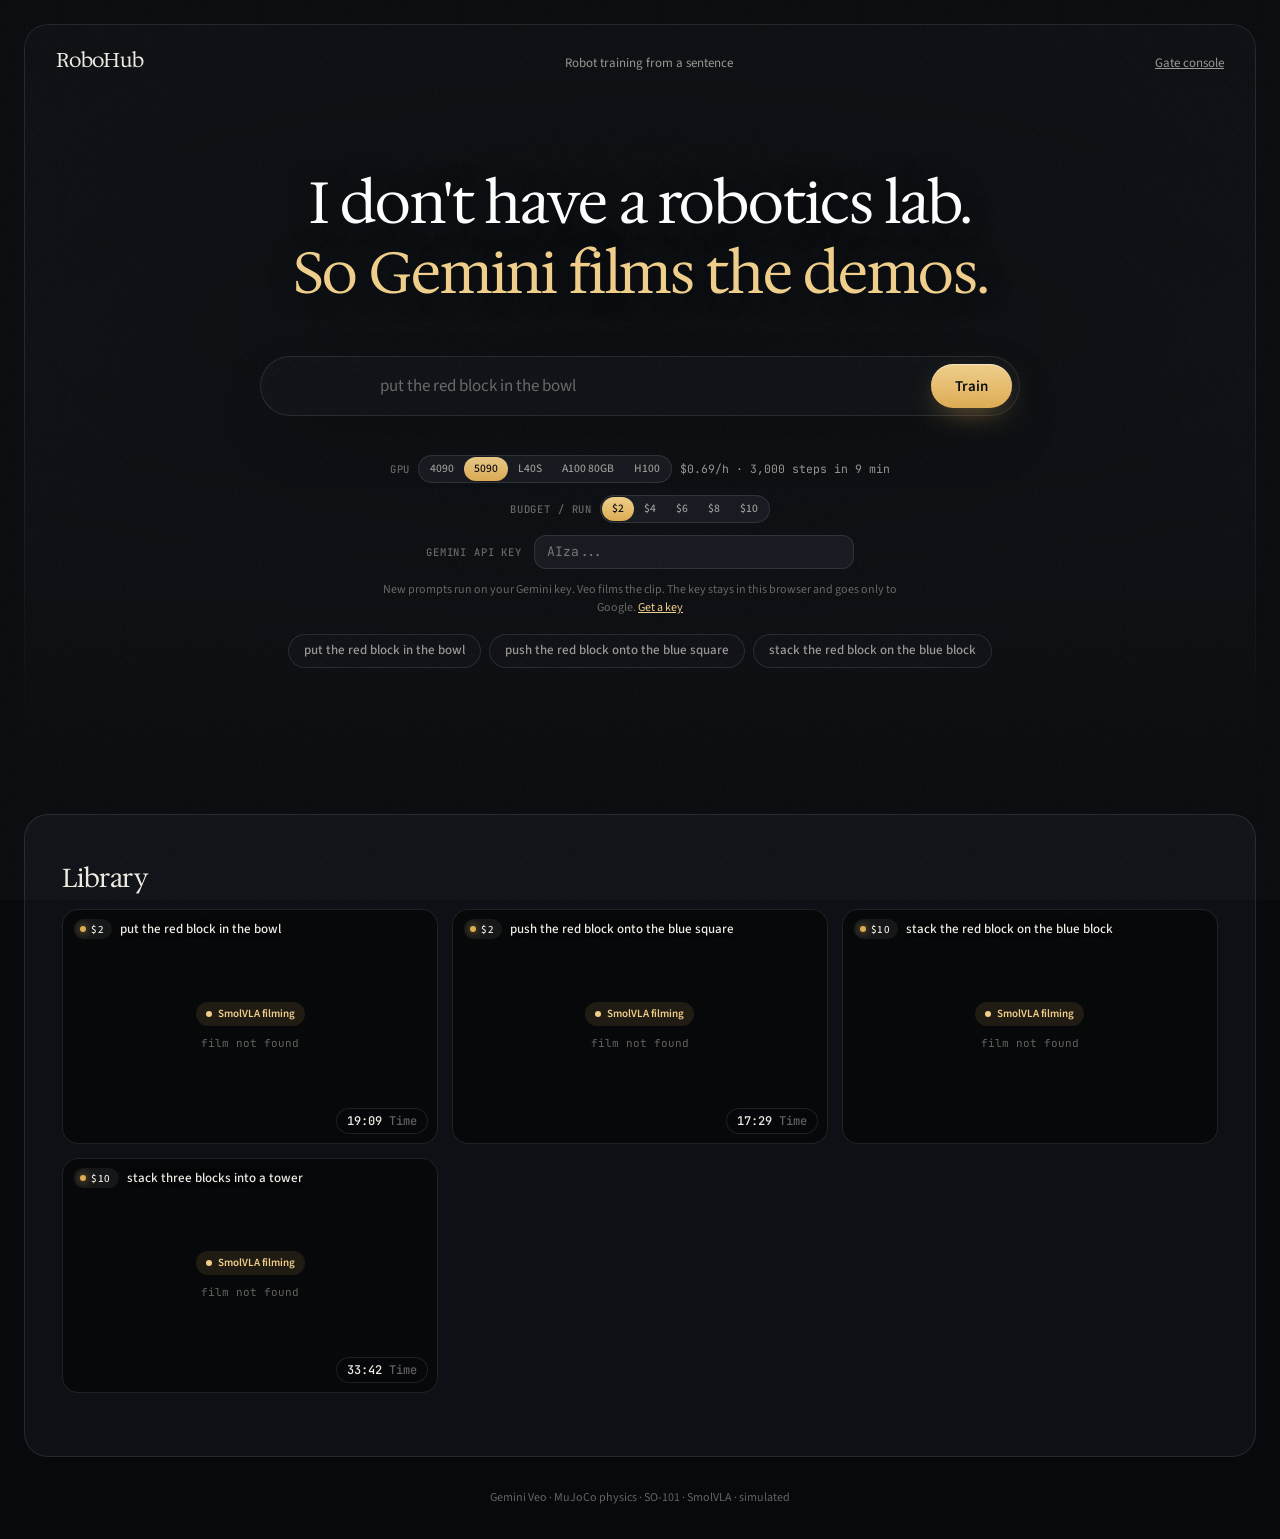
==== commit e9796022: "feat: film new demonstrations with Gemini Veo instead of Runway Co-authored-by: Cursor <cursoragent@" ====
--- a/site/index.html
+++ b/site/index.html
@@ -4,13 +4,13 @@
   <meta charset="utf-8">
   <meta name="viewport" content="width=device-width, initial-scale=1, viewport-fit=cover">
   <title>RoboHub</title>
-  <meta name="description" content="Robot training from a sentence. Runway films the demos, MuJoCo checks the physics, SmolVLA learns the task.">
+  <meta name="description" content="Robot training from a sentence. Gemini films the demos, MuJoCo checks the physics, SmolVLA learns the task.">
   <meta name="theme-color" content="#07090c">
   <meta name="color-scheme" content="dark">
   <link rel="icon" href="data:image/svg+xml,%3Csvg xmlns='http://www.w3.org/2000/svg' viewBox='0 0 64 64'%3E%3Crect width='64' height='64' rx='15' fill='%2307090c'/%3E%3Crect x='14' y='30' width='16' height='16' fill='%23ba483a'/%3E%3Crect x='34' y='18' width='16' height='28' fill='%23c4963e'/%3E%3C/svg%3E">
   <link rel="preconnect" href="https://fonts.googleapis.com">
   <link rel="preconnect" href="https://fonts.gstatic.com" crossorigin>
-  <link rel="stylesheet" href="https://fonts.googleapis.com/css2?family=Hedvig+Letters+Serif:opsz@12..24&family=Inter:wght@400;500;600&family=JetBrains+Mono:wght@400;500&display=swap">
+  <link rel="stylesheet" href="https://fonts.googleapis.com/css2?family=Hedvig+Letters+Serif:opsz@12..24&family=Source+Sans+3:wght@400;500;600&family=JetBrains+Mono:wght@400;500&display=swap">
   <link rel="stylesheet" href="site.css?v=15">
   <script src="route.js?v=11" defer></script>
   <script src="preview.js?v=15" defer></script>
@@ -28,12 +28,12 @@
       </header>
 
       <div class="hero-copy">
-        <h1 class="title">I don't have a robotics lab.<br><em>So Runway films the demos.</em></h1>
+        <h1 class="title">I don't have a robotics lab.<br><em>So Gemini films the demos.</em></h1>
       </div>
 
       <form class="composer" id="composer" autocomplete="off">
         <div class="bar">
-          <div class="route-pill is-empty" id="route-pill" role="status" aria-live="polite" title="Your budget picks the Runway Model Router: best quality under a price ceiling">
+          <div class="route-pill is-empty" id="route-pill" role="status" aria-live="polite" title="Your budget picks Veo Fast or Veo 3.1">
             <span class="robot-dot"></span><span id="route-label"></span>
           </div>
           <label class="sr-only" for="prompt">What should the robot learn?</label>
@@ -48,16 +48,16 @@
           <span class="gpu-hint" id="gpu-hint" aria-live="polite"></span>
           </div>
 
-          <div class="gpu" title="What one run (5 Runway clips) may cost. Every option is a quality-optimized Model Router with that price ceiling.">
+          <div class="gpu" title="What one run may spend. $2 and $4 use Veo 3.1 Fast. $6 and above use Veo 3.1.">
             <span class="gpu-label" id="budget-label">Budget / run</span>
             <div class="gpu-seg" id="budget-seg" role="radiogroup" aria-labelledby="budget-label"></div>
           </div>
         </div>
         <div class="key-row" id="key-row" hidden>
-          <label class="gpu-label" for="rw-key">Runway API key</label>
-          <input class="key-input" id="rw-key" type="password" placeholder="key_..." autocomplete="off" spellcheck="false">
-          <span class="key-hint">New prompts run on your own Runway credits. The key goes straight to Runway and is kept only in this browser. <a href="https://dev.runwayml.com" target="_blank" rel="noopener">Get a key</a></span>
-          <span class="key-need">The 3 Runway demonstration clips for a new prompt need your key.</span>
+          <label class="gpu-label" for="rw-key">Gemini API key</label>
+          <input class="key-input" id="rw-key" type="password" placeholder="AIza..." autocomplete="off" spellcheck="false">
+          <span class="key-hint">New prompts run on your Gemini key. Veo films the clip. The key stays in this browser and goes only to Google. <a href="https://aistudio.google.com/apikey" target="_blank" rel="noopener">Get a key</a></span>
+          <span class="key-need">The 3 demonstration clips for a new prompt need your Gemini key.</span>
         </div>
         <div class="chips" id="chips">
           <button type="button" class="chip" data-text="put the red block in the bowl">put the red block in the bowl</button>
@@ -88,8 +88,8 @@
         <a class="cta ov-dl" id="ov-dl" aria-disabled="true" rel="noopener">Download VLA</a>
         <a class="ov-jump" id="ov-jump" href="#ov-gallery" hidden></a>
       </aside>
-      <section class="ov-gallery" id="ov-gallery" hidden aria-label="Every Runway clip for this task">
-        <div class="ov-gh"><h3 class="ov-h">Every Runway clip for this task</h3><p class="ov-gsum" id="ov-gsum"></p></div>
+      <section class="ov-gallery" id="ov-gallery" hidden aria-label="Every generated clip for this task">
+        <div class="ov-gh"><h3 class="ov-h">Every generated clip for this task</h3><p class="ov-gsum" id="ov-gsum"></p></div>
         <ul class="ov-grid" id="ov-grid"></ul>
       </section>
       <button type="button" class="close" id="sheet-close" aria-label="Close">
@@ -98,7 +98,7 @@
     </div>
   </div>
 
-  <footer class="foot"><p>Runway Model Router · MuJoCo physics · SO-101 · SmolVLA · simulated</p></footer>
+  <footer class="foot"><p>Gemini Veo · MuJoCo physics · SO-101 · SmolVLA · simulated</p></footer>
   <div class="grain" aria-hidden="true"></div>
 </body>
 </html>
--- a/site/site.css
+++ b/site/site.css
@@ -21,7 +21,7 @@
   --inset: 24px;
   --r-panel: 24px; --r-card: 16px; --r-ctl: 12px;
   --serif: "Hedvig Letters Serif", "Iowan Old Style", Georgia, serif;
-  --sans: Inter, system-ui, -apple-system, sans-serif;
+  --sans: "Source Sans 3", system-ui, -apple-system, sans-serif;
   --mono: "JetBrains Mono", ui-monospace, Menlo, monospace;
   --ease-out: cubic-bezier(0.22, 1, 0.36, 1);
 }
@@ -227,7 +227,7 @@
 #grid { display: grid; grid-template-columns: repeat(auto-fill, minmax(min(100%, 340px), 1fr)); gap: 14px; }
 #grid .tile { aspect-ratio: 16 / 10; }
 .tile .tile-id { display: flex; align-items: center; gap: 8px; max-width: calc(100% - 20px); z-index: 2; }
-.tile .tile-title { font: 500 13px/20px Inter, system-ui, sans-serif; color: var(--text); text-shadow: 0 1px 8px rgba(0,0,0,.7);
+.tile .tile-title { font: 500 13px/20px "Source Sans 3", system-ui, sans-serif; color: var(--text); text-shadow: 0 1px 8px rgba(0,0,0,.7);
   overflow: hidden; text-overflow: ellipsis; white-space: nowrap; letter-spacing: 0; text-transform: none; }
 .route-pill.xs { height: 20px; min-height: 0; min-width: 0; padding: 0 8px 0 6px; font: 500 11px/1 var(--sans); gap: 5px; flex: none; }
 .route-pill.xs .robot-dot { width: 6px; height: 6px; }
@@ -311,7 +311,7 @@
 
 /* route pill appears only once the user types; GPU picker lives in the prompt section */
 .route-pill.is-empty { width: 0; padding: 0; margin: 0; border-width: 0; opacity: 0; overflow: hidden; }
-.route-pill { transition: opacity .2s ease, width .2s ease, padding .2s ease; }
+.route-pill { transition: opacity .2s ease; }
 .route-row { display: flex; align-items: center; gap: 12px; flex-wrap: wrap; }
 .route-row .route-line { flex: 1 1 260px; min-height: 1.2em; }
 .route-row .gpu { display: flex; align-items: center; gap: 8px; }
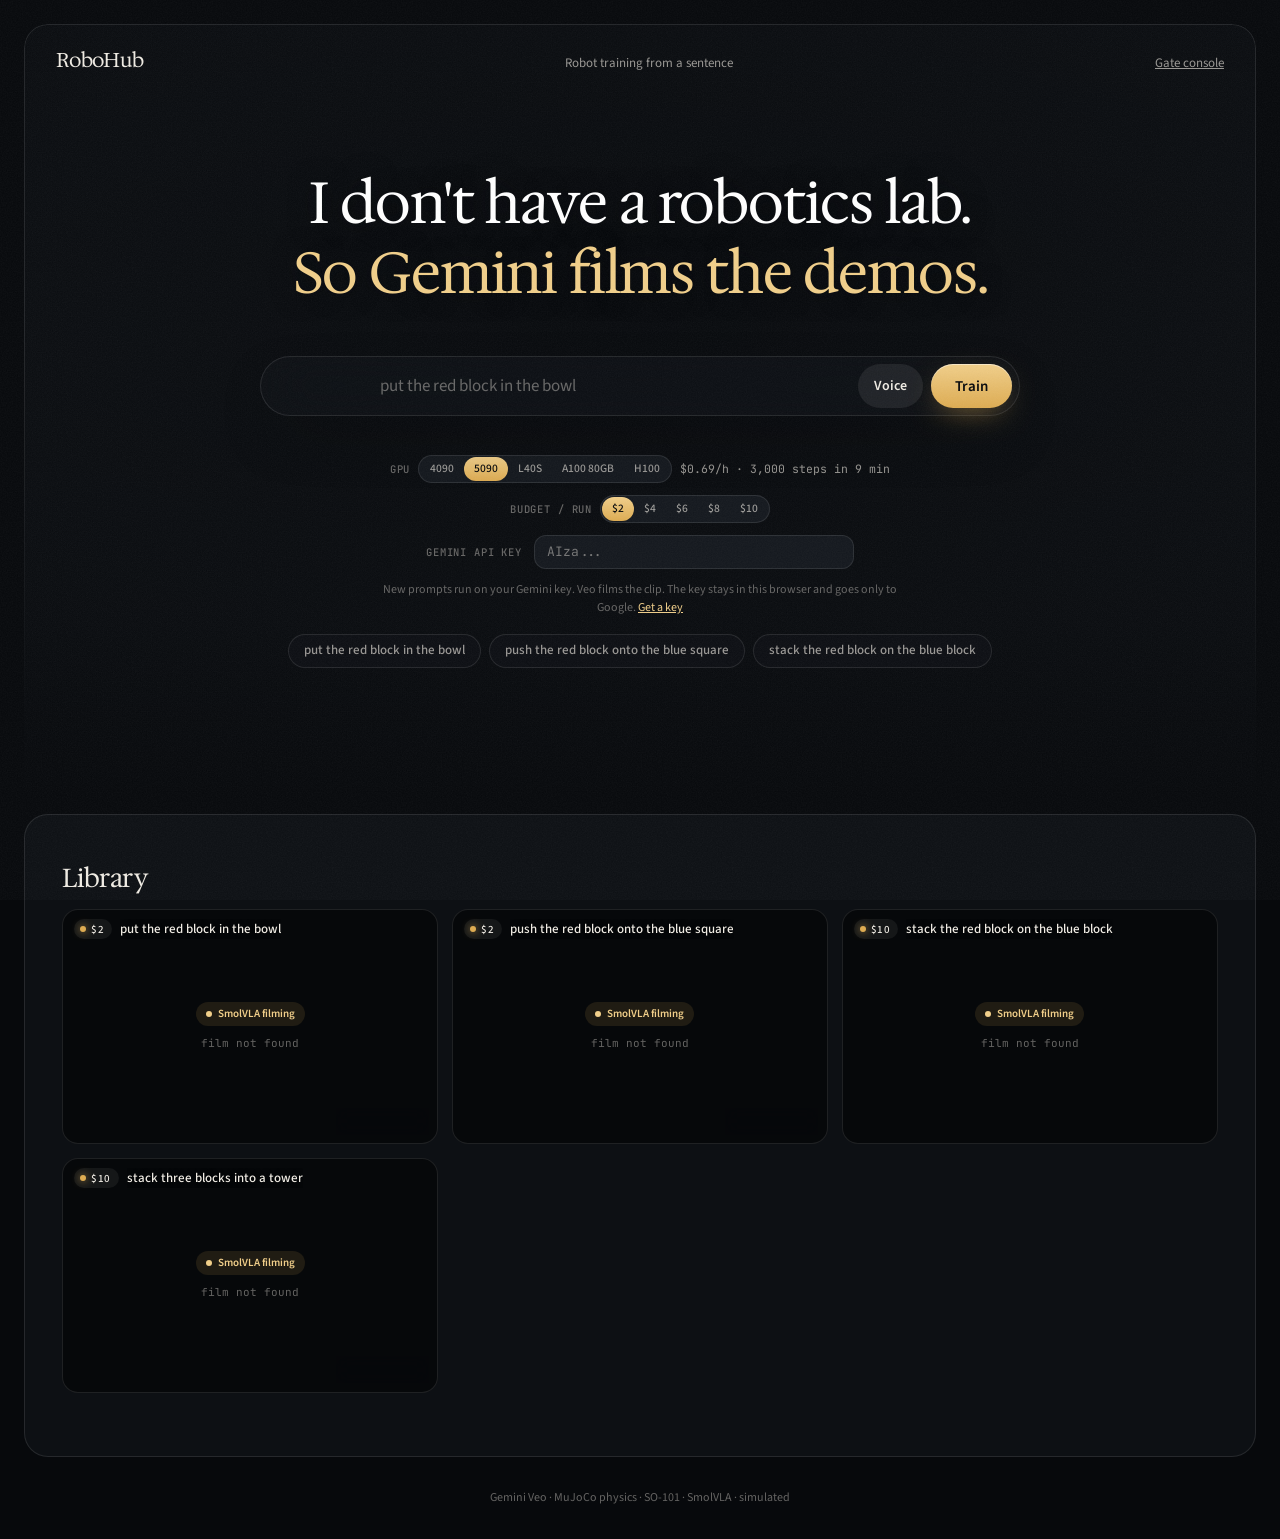
==== commit b970ebae: "feat: add a Gemini Live voice agent that can start a training run Co-authored-by: Cursor <cursoragen" ====
--- a/site/index.html
+++ b/site/index.html
@@ -14,7 +14,8 @@
   <link rel="stylesheet" href="site.css?v=15">
   <script src="route.js?v=11" defer></script>
   <script src="preview.js?v=15" defer></script>
-  <script src="site.js?v=15" defer></script>
+  <script src="site.js?v=16" defer></script>
+  <script src="voice.js?v=1" defer></script>
 </head>
 <body>
   <main class="page">
@@ -38,6 +39,7 @@
           </div>
           <label class="sr-only" for="prompt">What should the robot learn?</label>
           <input class="prompt" id="prompt" type="text" maxlength="160" spellcheck="false" placeholder="put the red block in the bowl">
+          <button type="button" class="mic" id="mic" aria-pressed="false">Voice</button>
           <button type="submit" class="cta" id="go">Train</button>
         </div>
         <div class="route-row">
--- a/site/site.css
+++ b/site/site.css
@@ -105,6 +105,11 @@
 }
 .cta:active { transform: scale(0.97); filter: brightness(0.94); }
 .cta:disabled { cursor: progress; filter: saturate(0.6) brightness(0.8); }
+.mic {
+  flex: none; min-height: 44px; padding: 0 var(--s4); font: 600 14px/1 var(--sans); color: var(--text);
+  border: 0; border-radius: 999px; background: rgba(255, 255, 255, 0.08); cursor: pointer;
+}
+.mic.on { color: var(--ink-0); background: var(--accent); }
 .route-line {
   margin: var(--s3) 0 0; min-height: 18px; text-align: center; font: 400 12.5px/1.45 var(--mono); color: var(--text-2);
   text-shadow: 0 1px 12px rgba(7, 9, 12, 0.9);
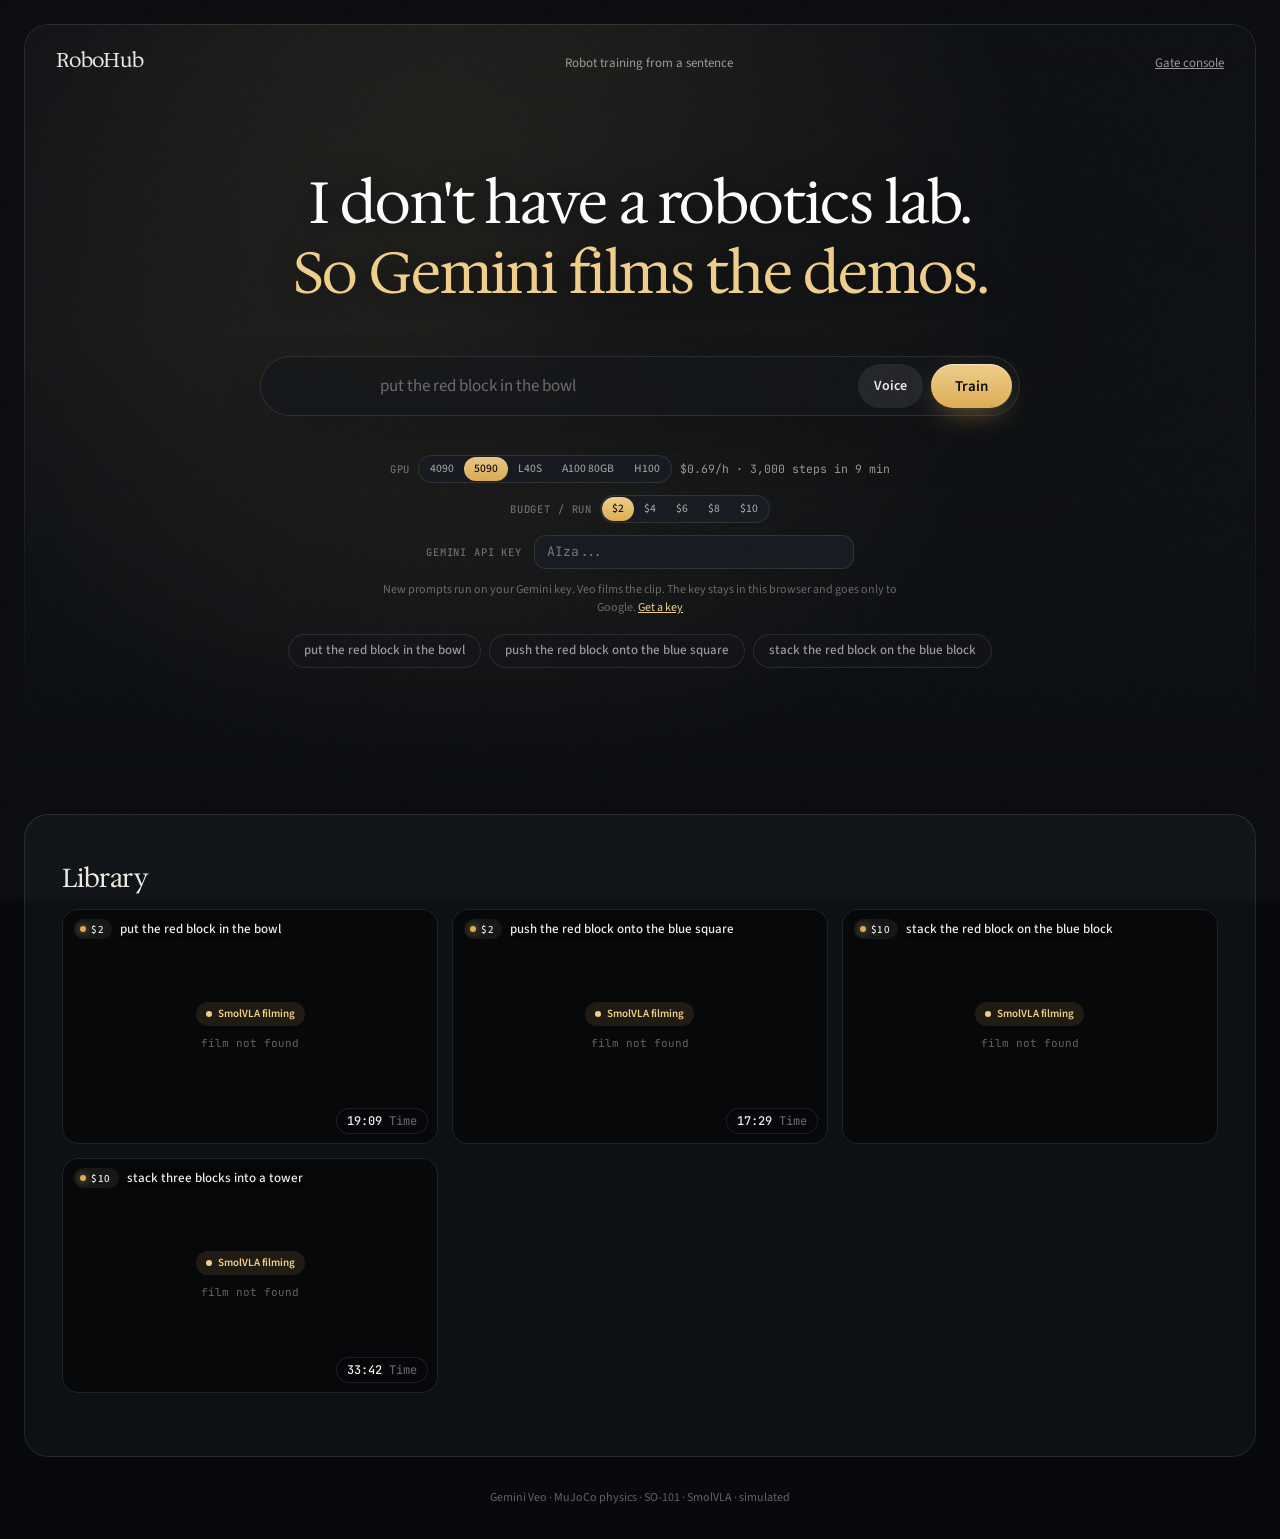
==== commit 2fb0ead7: "feat: add slow eased motion to the training page Co-authored-by: Cursor <cursoragent@cursor.com>" ====
--- a/site/index.html
+++ b/site/index.html
@@ -12,6 +12,7 @@
   <link rel="preconnect" href="https://fonts.gstatic.com" crossorigin>
   <link rel="stylesheet" href="https://fonts.googleapis.com/css2?family=Hedvig+Letters+Serif:opsz@12..24&family=Source+Sans+3:wght@400;500;600&family=JetBrains+Mono:wght@400;500&display=swap">
   <link rel="stylesheet" href="site.css?v=15">
+  <link rel="stylesheet" href="motion.css?v=1">
   <script src="route.js?v=11" defer></script>
   <script src="preview.js?v=15" defer></script>
   <script src="site.js?v=16" defer></script>
--- a/site/motion.css
+++ b/site/motion.css
@@ -0,0 +1,107 @@
+/* Dia-like motion: slow eased rises, staggered entrance, lift on hover. Transform and opacity only. */
+:root {
+  --dia: cubic-bezier(0.16, 1, 0.3, 1);
+}
+
+@keyframes dia-rise {
+  from { opacity: 0; transform: translateY(22px); }
+  to { opacity: 1; transform: none; }
+}
+
+@keyframes dia-wash {
+  from { transform: translate3d(-3%, -2%, 0) scale(1); }
+  to { transform: translate3d(3%, 2%, 0) scale(1.06); }
+}
+
+.hero-media::after {
+  content: "";
+  position: absolute;
+  inset: -18%;
+  background: radial-gradient(circle at 40% 35%, rgba(241, 207, 138, 0.22), transparent 46%);
+  animation: dia-wash 22s var(--dia) infinite alternate;
+  pointer-events: none;
+}
+
+.wordmark,
+.hero-tag { animation: dia-rise 0.9s var(--dia) both; }
+.hero-tag:last-child { animation-delay: 0.06s; }
+
+.hero-copy { animation: dia-rise 1.15s var(--dia) 0.1s both; }
+.composer { animation: dia-rise 1.2s var(--dia) 0.22s both; }
+
+.bar {
+  transition: transform 0.55s var(--dia), box-shadow 0.55s var(--dia);
+}
+.bar:focus-within { transform: translateY(-4px); }
+
+.chips .chip {
+  animation: dia-rise 0.85s var(--dia) both;
+  transition: transform 0.45s var(--dia), color 0.3s ease, box-shadow 0.45s var(--dia);
+}
+.chips .chip:nth-child(1) { animation-delay: 0.34s; }
+.chips .chip:nth-child(2) { animation-delay: 0.42s; }
+.chips .chip:nth-child(3) { animation-delay: 0.5s; }
+.chips .chip:hover { transform: translateY(-2px); }
+
+.cta,
+.mic {
+  transition: transform 0.45s var(--dia), filter 0.45s ease, background 0.45s ease, color 0.45s ease;
+}
+.cta:hover,
+.mic:hover { transform: translateY(-1px) scale(1.03); }
+.cta:active,
+.mic:active { transform: translateY(0) scale(0.98); }
+
+.gpu-seg button {
+  transition: transform 0.4s var(--dia), color 0.3s ease, background 0.4s var(--dia);
+}
+.gpu-seg button:hover { transform: translateY(-1px); }
+.gpu-seg button[aria-checked="true"] { transform: none; }
+
+.fleet { animation: dia-rise 0.95s var(--dia) both; }
+.grid .tile {
+  animation: dia-rise 0.7s var(--dia) both;
+}
+.grid .tile:nth-child(1) { animation-delay: 0.04s; }
+.grid .tile:nth-child(2) { animation-delay: 0.08s; }
+.grid .tile:nth-child(3) { animation-delay: 0.12s; }
+.grid .tile:nth-child(4) { animation-delay: 0.16s; }
+.grid .tile:nth-child(5) { animation-delay: 0.2s; }
+.grid .tile:nth-child(6) { animation-delay: 0.24s; }
+.grid .tile:nth-child(7) { animation-delay: 0.28s; }
+.grid .tile:nth-child(8) { animation-delay: 0.32s; }
+
+.tile.is-film {
+  transition: transform 0.5s var(--dia), box-shadow 0.5s var(--dia);
+}
+.tile.is-film:hover { transform: translateY(-6px); }
+
+.sheet-backdrop { animation: fade 0.45s var(--dia); }
+.sheet-panel { animation: dia-rise 0.6s var(--dia); }
+
+.foot { animation: dia-rise 1s var(--dia) 0.3s both; }
+
+@media (prefers-reduced-motion: reduce) {
+  .hero-media::after,
+  .wordmark,
+  .hero-tag,
+  .hero-copy,
+  .composer,
+  .chips .chip,
+  .fleet,
+  .grid .tile,
+  .foot,
+  .sheet-panel,
+  .sheet-backdrop,
+  .hero-img {
+    animation: none;
+  }
+  .bar,
+  .cta,
+  .mic,
+  .chips .chip,
+  .gpu-seg button,
+  .tile.is-film {
+    transition: none;
+  }
+}
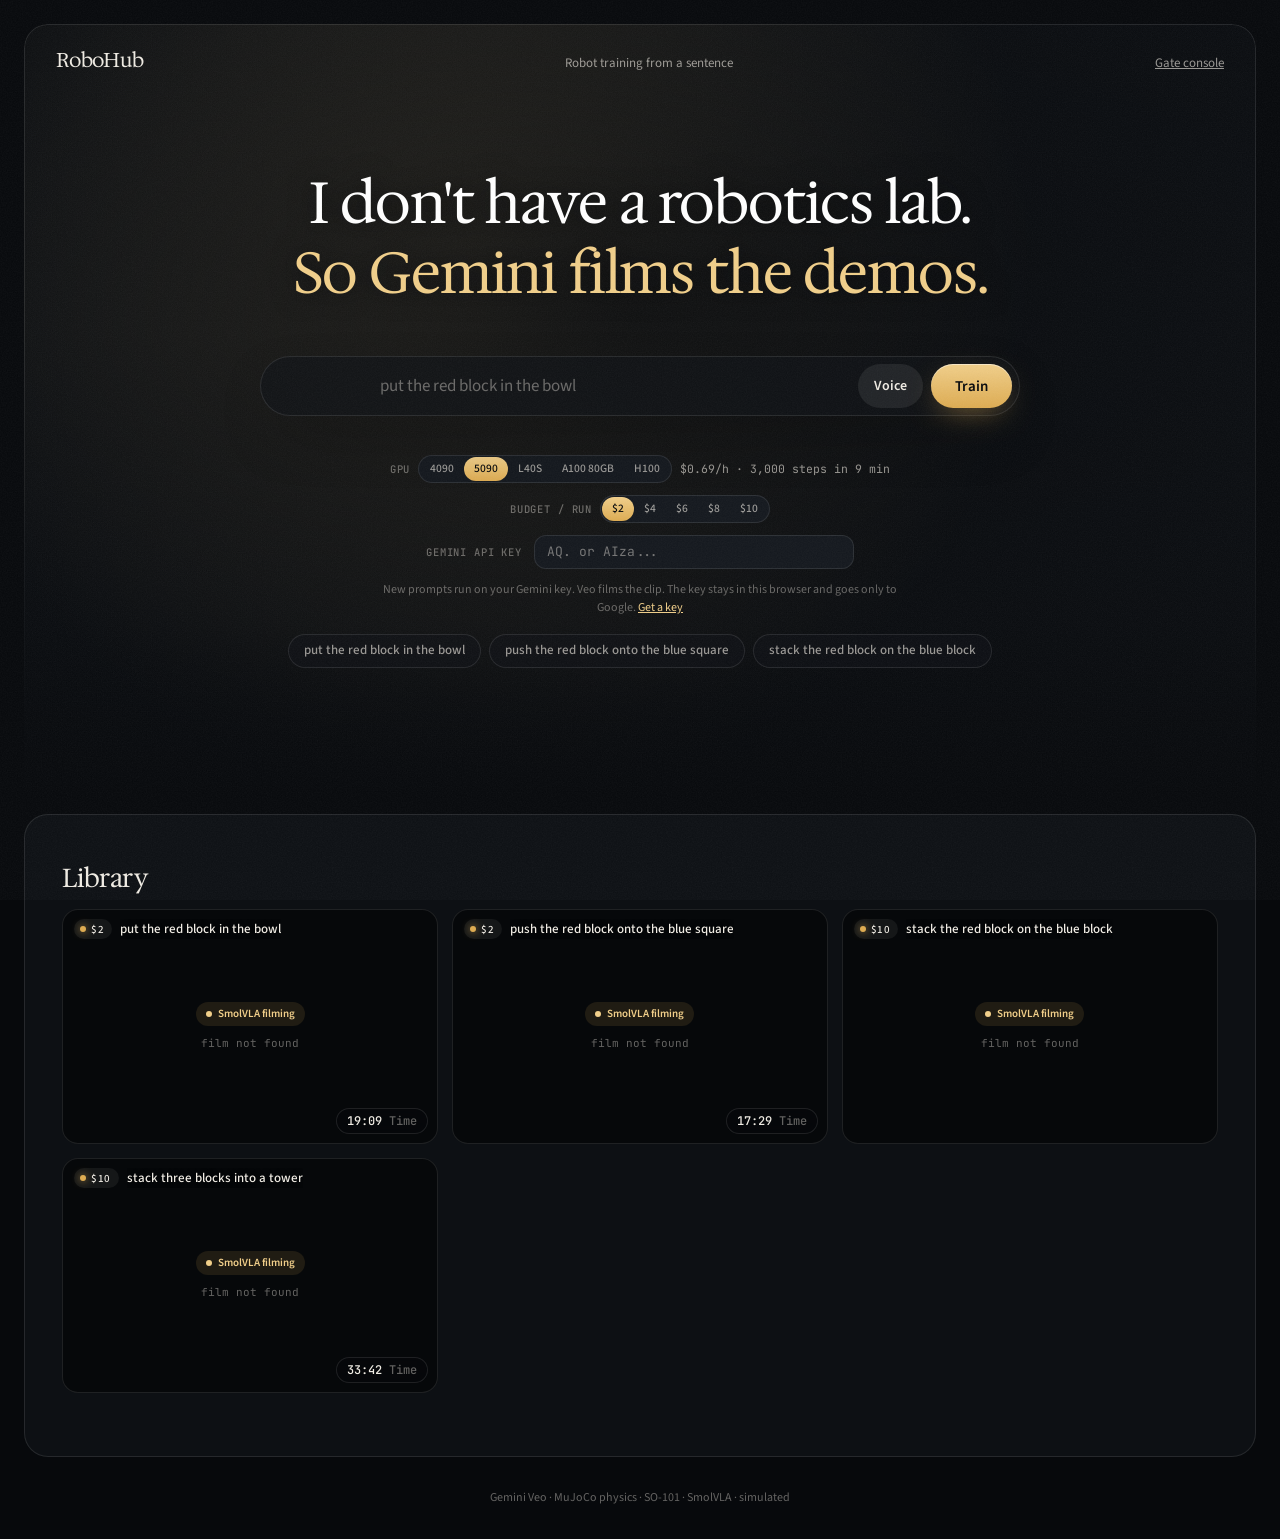
==== commit ae01906b: "fix: accept Gemini auth keys that start with AQ. Co-authored-by: Cursor <cursoragent@cursor.com>" ====
--- a/site/index.html
+++ b/site/index.html
@@ -58,7 +58,7 @@
         </div>
         <div class="key-row" id="key-row" hidden>
           <label class="gpu-label" for="rw-key">Gemini API key</label>
-          <input class="key-input" id="rw-key" type="password" placeholder="AIza..." autocomplete="off" spellcheck="false">
+          <input class="key-input" id="rw-key" type="password" placeholder="AQ. or AIza..." autocomplete="off" spellcheck="false">
           <span class="key-hint">New prompts run on your Gemini key. Veo films the clip. The key stays in this browser and goes only to Google. <a href="https://aistudio.google.com/apikey" target="_blank" rel="noopener">Get a key</a></span>
           <span class="key-need">The 3 demonstration clips for a new prompt need your Gemini key.</span>
         </div>
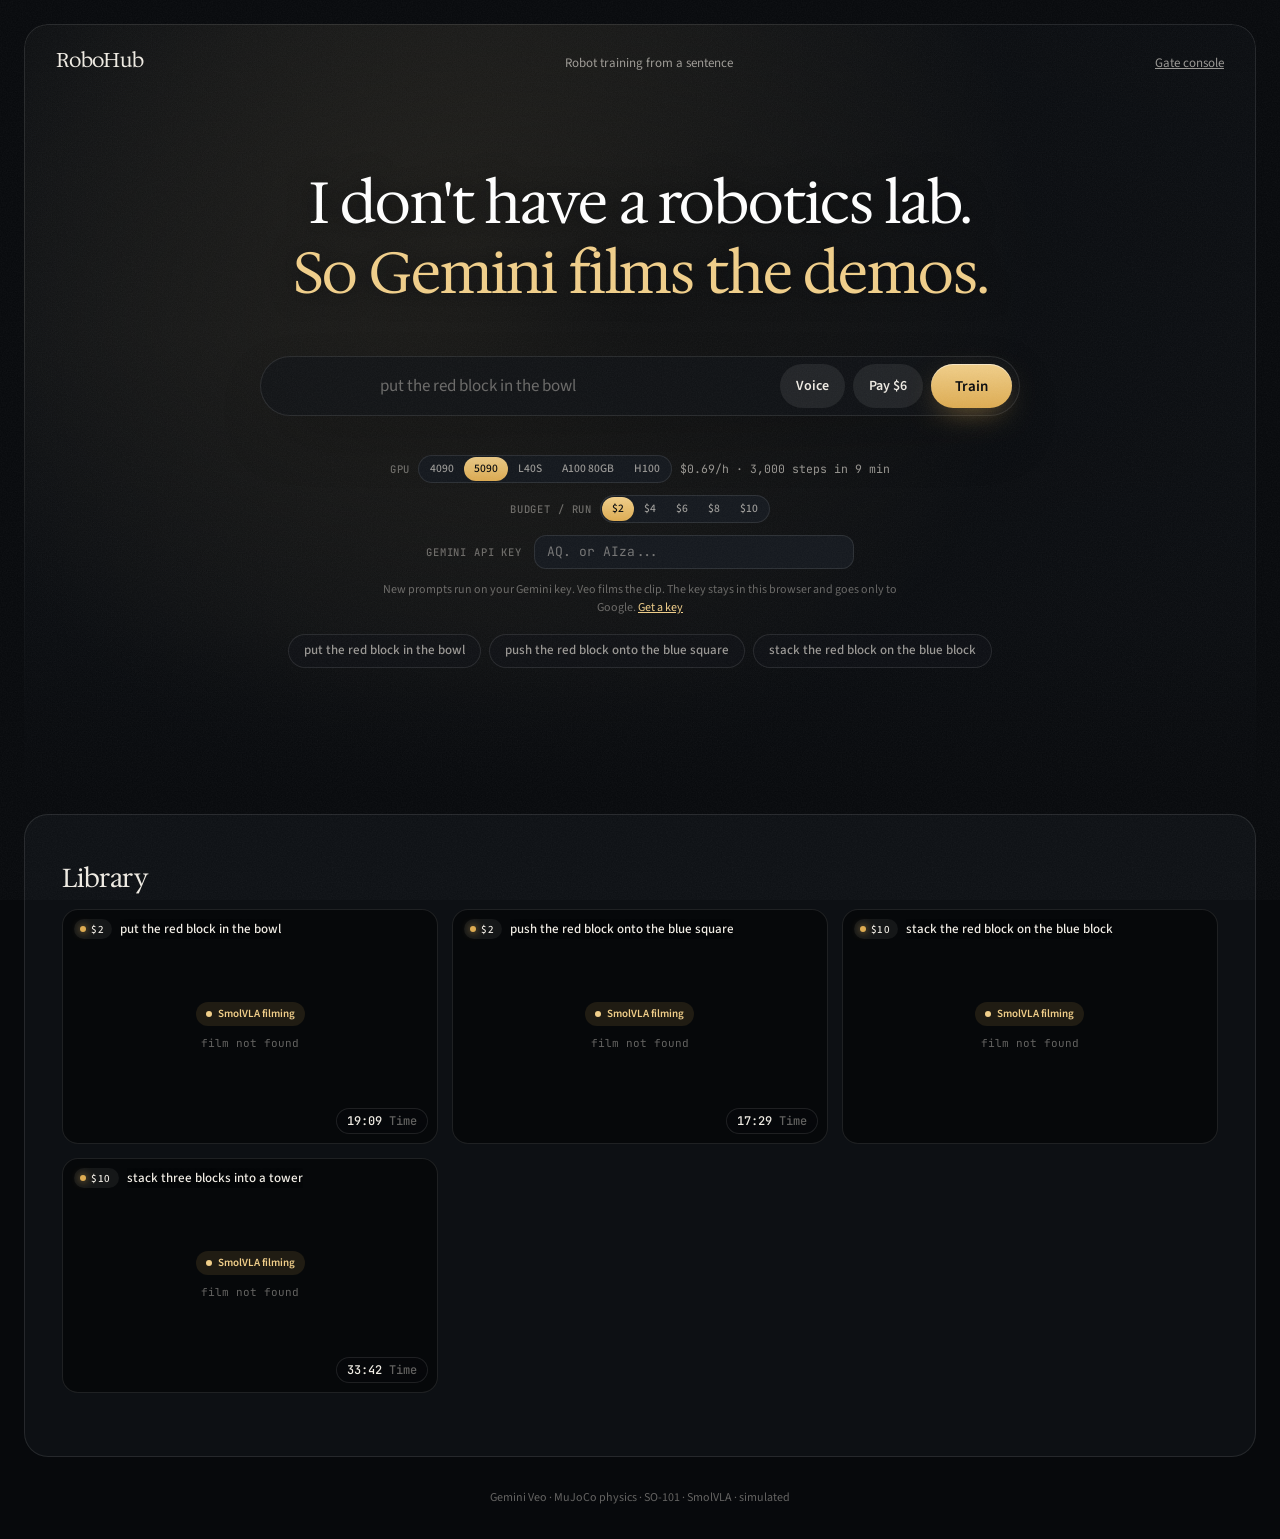
==== commit ab8410be: "feat: add a six dollar Stripe Checkout for a training credit Co-authored-by: Cursor <cursoragent@cur" ====
--- a/site/index.html
+++ b/site/index.html
@@ -41,6 +41,7 @@
           <label class="sr-only" for="prompt">What should the robot learn?</label>
           <input class="prompt" id="prompt" type="text" maxlength="160" spellcheck="false" placeholder="put the red block in the bowl">
           <button type="button" class="mic" id="mic" aria-pressed="false">Voice</button>
+          <button type="button" class="mic" id="pay">Pay $6</button>
           <button type="submit" class="cta" id="go">Train</button>
         </div>
         <div class="route-row">
